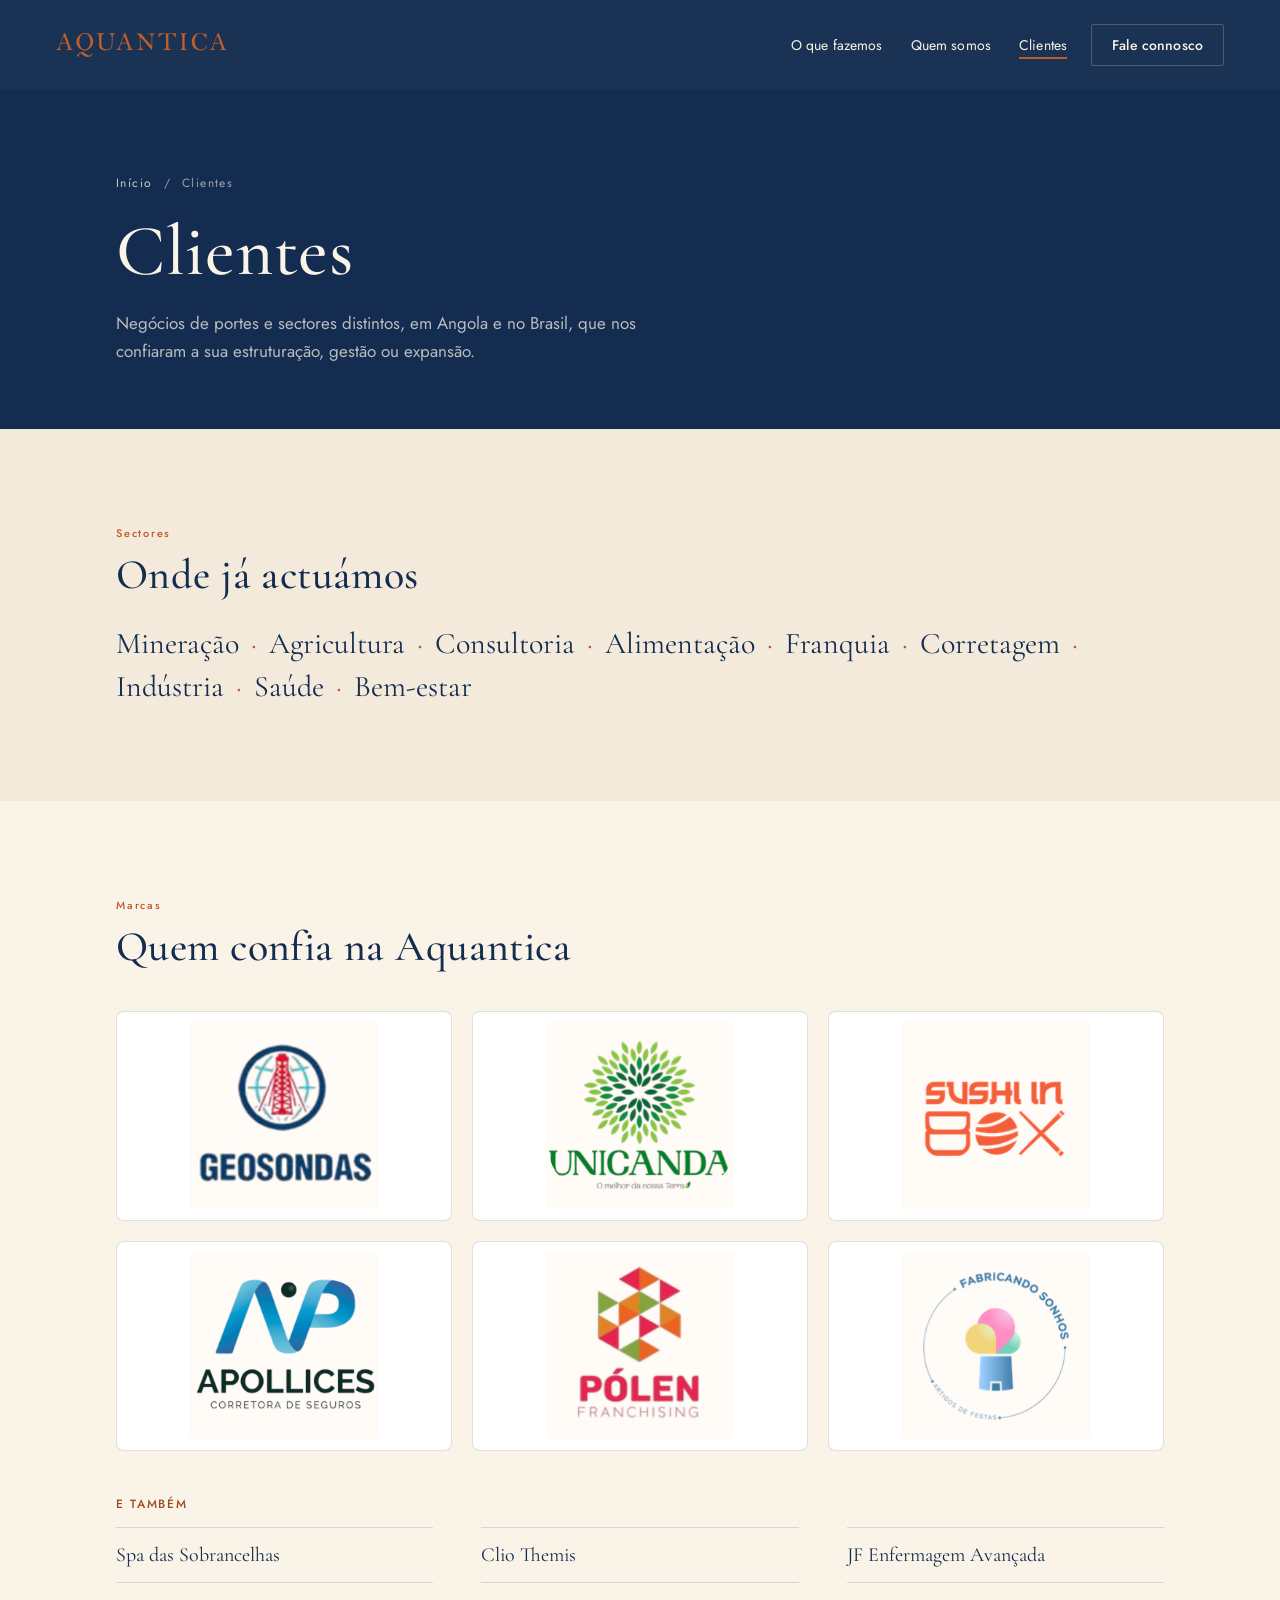
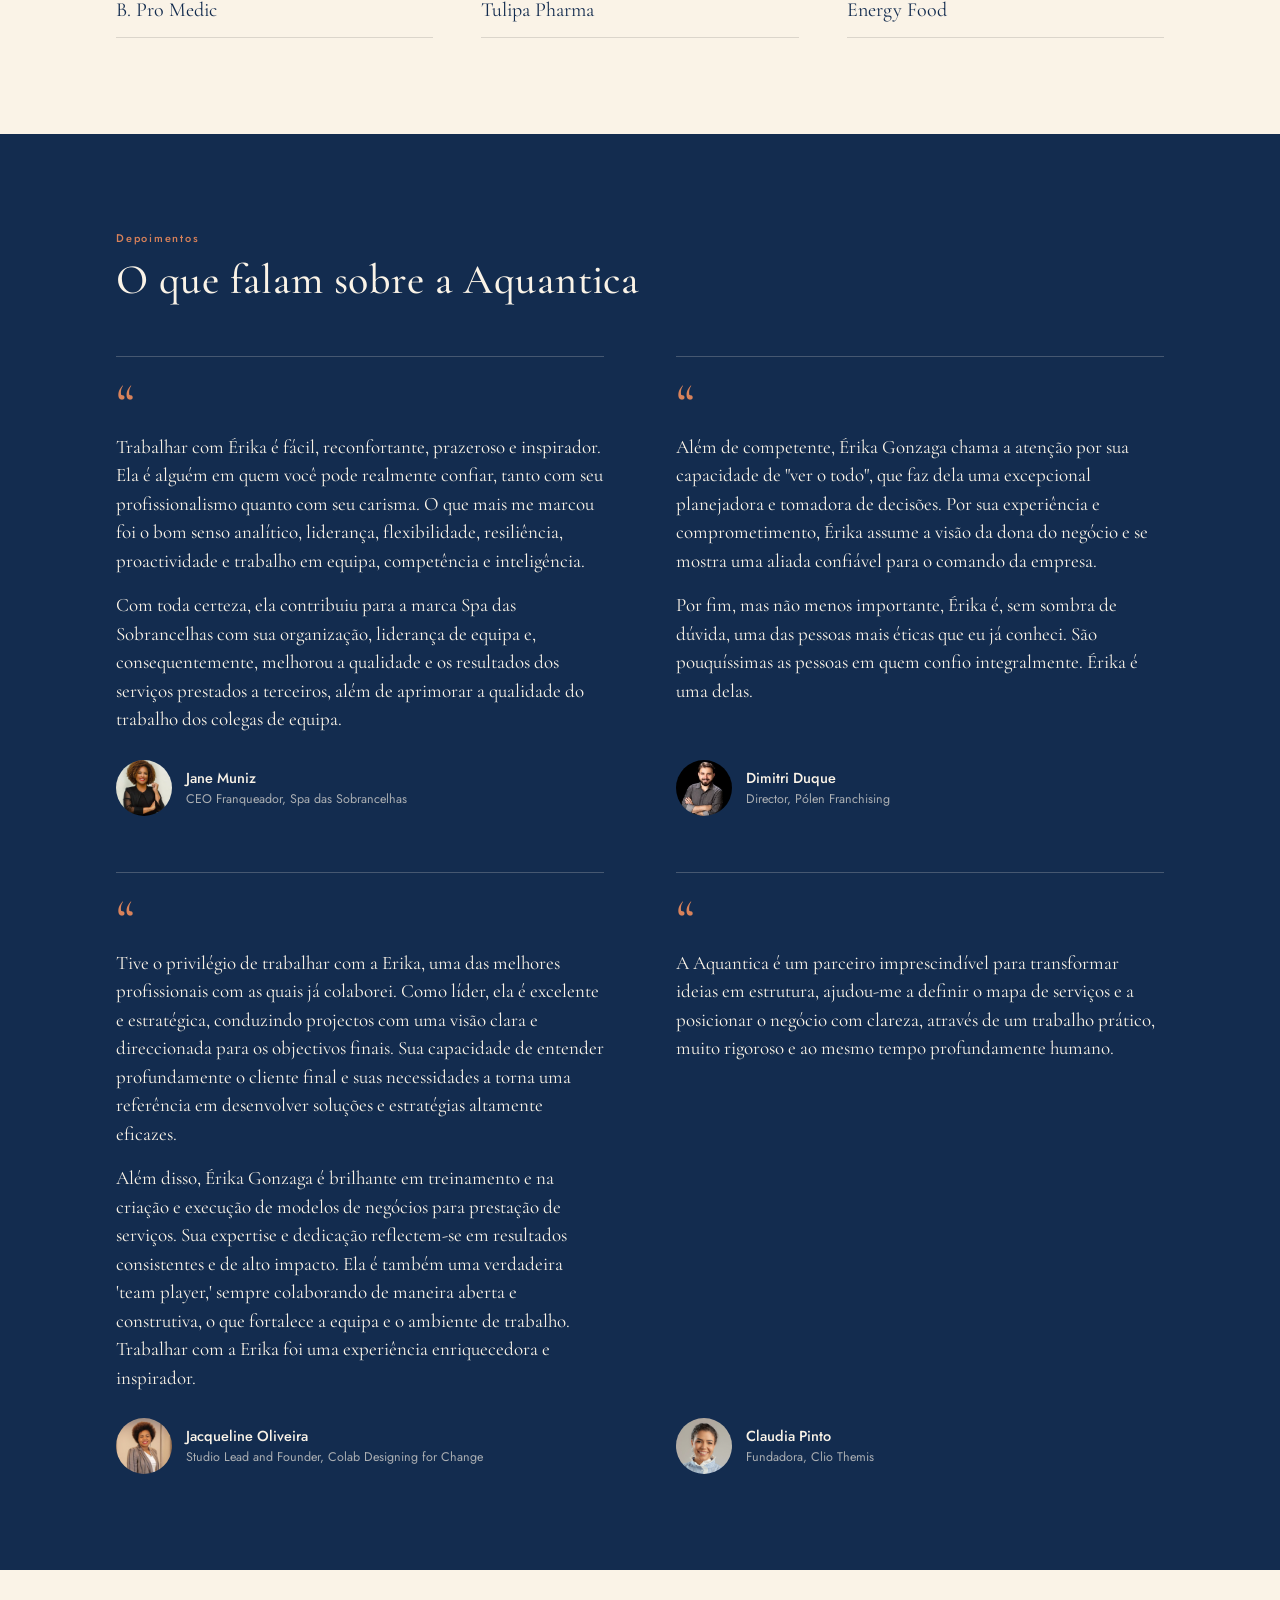
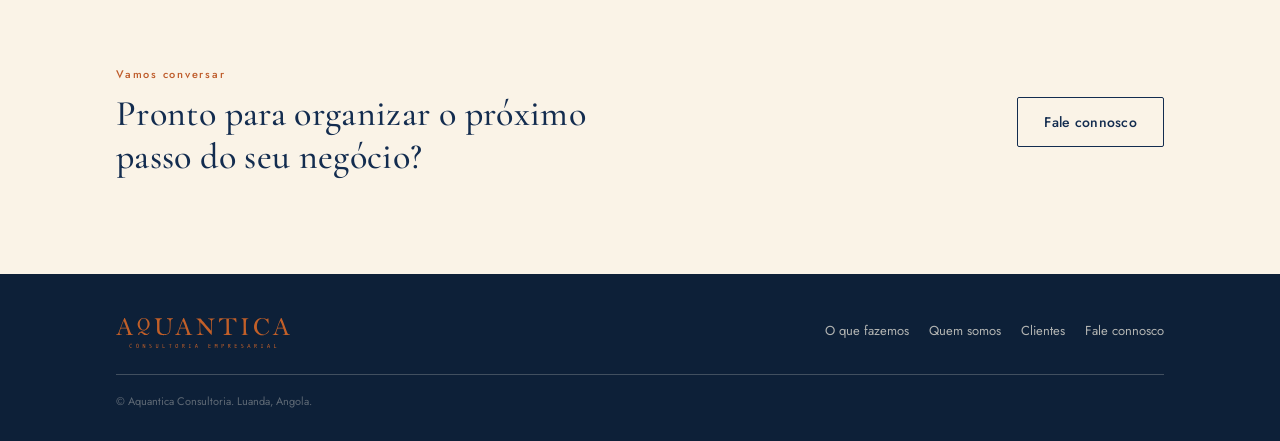
==== clientes/index.html @ c3bec17b "more pages created" ====
<!DOCTYPE html>
<html lang="pt">
<head>
<meta charset="UTF-8">
<meta name="viewport" content="width=device-width, initial-scale=1.0">
<title>Clientes — Aquantica Consultoria Empresarial</title>
<meta name="description" content="Marcas de sectores distintos que confiam na Aquantica, e o que dizem sobre o trabalho que fizemos juntos.">
<link rel="stylesheet" href="/css/styles.css">
<link rel="stylesheet" href="/css/clientes.css">
</head>
<body>

<div class="frame">

  <!-- NAV -->
  <nav class="nav" id="nav" aria-label="Navegação principal">
    <a class="word-mark" href="/"><img src="/images/logo-aquantica.svg" alt="Aquantica"></a>
    <button class="burger" id="burgerBtn" type="button" aria-label="Abrir menu" aria-expanded="false" aria-controls="menuPanel">
      <i></i><i></i><i></i>
    </button>
    <div class="menu-panel" id="menuPanel">
      <ul>
        <li><a href="/o-que-fazemos">O que fazemos</a></li>
        <li><a href="/quem-somos">Quem somos</a></li>
        <li><a href="/clientes" aria-current="page">Clientes</a></li>
      </ul>
      <div class="menu-cta-wrap">
        <a class="btn btn-outline-light menu-cta" href="/fale-connosco">Fale connosco</a>
      </div>
    </div>
  </nav>

  <main>

    <!-- HERO DA PÁGINA -->
    <header class="cl-hero">
      <div class="cl-wrap">
        <span class="crumb"><a href="/">Início</a> &nbsp;/&nbsp; Clientes</span>
        <h1>Clientes</h1>
        <p class="cl-hero-lead">Negócios de portes e sectores distintos, em Angola e no Brasil, que nos confiaram a sua estruturação, gestão ou expansão.</p>
      </div>
    </header>

    <!-- SECTORES -->
    <section class="cl-sec cl-sec--cream2">
      <div class="cl-wrap">
        <span class="kicker">Sectores</span>
        <h2 class="cl-h2">Onde já actuámos</h2>
        <ul class="cl-sectors">
          <li>Mineração</li>
          <li>Agricultura</li>
          <li>Consultoria</li>
          <li>Alimentação</li>
          <li>Franquia</li>
          <li>Corretagem</li>
          <li>Indústria</li>
          <li>Saúde</li>
          <li>Bem-estar</li>
        </ul>
      </div>
    </section>

    <!-- MARCAS -->
    <section class="cl-sec cl-sec--cream" id="marcas">
      <div class="cl-wrap">
        <span class="kicker">Marcas</span>
        <h2 class="cl-h2">Quem confia na Aquantica</h2>

        <div class="cl-logos">
          <div class="cl-logo"><img src="/images/logos/geosondas.png" alt="Geosondas"></div>
          <div class="cl-logo"><img src="/images/logos/unicanda.png" alt="Unicanda"></div>
          <div class="cl-logo"><img src="/images/logos/sushi-in-box.png" alt="Sushi In Box"></div>
          <div class="cl-logo"><img src="/images/logos/apollices.png" alt="Apollices"></div>
          <div class="cl-logo"><img src="/images/logos/polen.png" alt="Pólen Franchising"></div>
          <div class="cl-logo"><img src="/images/logos/fabricando-sonhos.png" alt="Fabricando Sonhos"></div>
        </div>

        <h3 class="cl-more-title">E também</h3>
        <ul class="cl-more">
          <li>Spa das Sobrancelhas</li>
          <li>Clio Themis</li>
          <li>JF Enfermagem Avançada</li>
          <li>B. Pro Medic</li>
          <li>Tulipa Pharma</li>
          <li>Energy Food</li>
        </ul>
      </div>
    </section>

    <!-- DEPOIMENTOS -->
    <section class="cl-sec cl-sec--navy" id="depoimentos">
      <div class="cl-wrap">
        <span class="kicker">Depoimentos</span>
        <h2 class="cl-h2">O que falam sobre a Aquantica</h2>

        <div class="cl-quotes">

          <figure class="cl-quote">
            <span class="qmark" aria-hidden="true">“</span>
            <blockquote>
              <p>Trabalhar com Érika é fácil, reconfortante, prazeroso e inspirador. Ela é alguém em quem você pode realmente confiar, tanto com seu profissionalismo quanto com seu carisma. O que mais me marcou foi o bom senso analítico, liderança, flexibilidade, resiliência, proactividade e trabalho em equipa, competência e inteligência.</p>
              <p>Com toda certeza, ela contribuiu para a marca Spa das Sobrancelhas com sua organização, liderança de equipa e, consequentemente, melhorou a qualidade e os resultados dos serviços prestados a terceiros, além de aprimorar a qualidade do trabalho dos colegas de equipa.</p>
            </blockquote>
            <figcaption>
              <img src="/images/jane-muniz.jpg" alt="">
              <span>
                <span class="name">Jane Muniz</span>
                <span class="role">CEO Franqueador, Spa das Sobrancelhas</span>
              </span>
            </figcaption>
          </figure>

          <figure class="cl-quote">
            <span class="qmark" aria-hidden="true">“</span>
            <blockquote>
              <p>Além de competente, Érika Gonzaga chama a atenção por sua capacidade de "ver o todo", que faz dela uma excepcional planejadora e tomadora de decisões. Por sua experiência e comprometimento, Érika assume a visão da dona do negócio e se mostra uma aliada confiável para o comando da empresa.</p>
              <p>Por fim, mas não menos importante, Érika é, sem sombra de dúvida, uma das pessoas mais éticas que eu já conheci. São pouquíssimas as pessoas em quem confio integralmente. Érika é uma delas.</p>
            </blockquote>
            <figcaption>
              <img src="/images/dimitri-duque.jpg" alt="">
              <span>
                <span class="name">Dimitri Duque</span>
                <span class="role">Director, Pólen Franchising</span>
              </span>
            </figcaption>
          </figure>

          <figure class="cl-quote">
            <span class="qmark" aria-hidden="true">“</span>
            <blockquote>
              <p>Tive o privilégio de trabalhar com a Erika, uma das melhores profissionais com as quais já colaborei. Como líder, ela é excelente e estratégica, conduzindo projectos com uma visão clara e direccionada para os objectivos finais. Sua capacidade de entender profundamente o cliente final e suas necessidades a torna uma referência em desenvolver soluções e estratégias altamente eficazes.</p>
              <p>Além disso, Érika Gonzaga é brilhante em treinamento e na criação e execução de modelos de negócios para prestação de serviços. Sua expertise e dedicação reflectem-se em resultados consistentes e de alto impacto. Ela é também uma verdadeira 'team player,' sempre colaborando de maneira aberta e construtiva, o que fortalece a equipa e o ambiente de trabalho. Trabalhar com a Erika foi uma experiência enriquecedora e inspirador.</p>
            </blockquote>
            <figcaption>
              <img src="/images/jacqueline-oliveira.jpg" alt="">
              <span>
                <span class="name">Jacqueline Oliveira</span>
                <span class="role">Studio Lead and Founder, Colab Designing for Change</span>
              </span>
            </figcaption>
          </figure>

          <figure class="cl-quote">
            <span class="qmark" aria-hidden="true">“</span>
            <blockquote>
              <p>A Aquantica é um parceiro imprescindível para transformar ideias em estrutura, ajudou-me a definir o mapa de serviços e a posicionar o negócio com clareza, através de um trabalho prático, muito rigoroso e ao mesmo tempo profundamente humano.</p>
            </blockquote>
            <figcaption>
              <img src="/images/claudia-pinto.jpg" alt="">
              <span>
                <span class="name">Claudia Pinto</span>
                <span class="role">Fundadora, Clio Themis</span>
              </span>
            </figcaption>
          </figure>

        </div>
      </div>
    </section>

    <!-- CTA -->
    <section class="cl-sec cl-sec--cream cl-cta">
      <div class="cl-wrap">
        <div>
          <span class="kicker">Vamos conversar</span>
          <h2>Pronto para organizar o próximo passo do seu negócio?</h2>
        </div>
        <a class="btn btn-outline-dark" href="/fale-connosco">Fale connosco</a>
      </div>
    </section>

  </main>

  <!-- FOOTER -->
  <footer>
    <div class="footer-inner">
    <div>
    <div class="word-mark"><img src="/images/logo-aquantica-with-text.svg" alt="Aquantica — Consultoria empresarial"></div>
    </div>
    <ul>
      <li><a href="/o-que-fazemos">O que fazemos</a></li>
      <li><a href="/quem-somos">Quem somos</a></li>
      <li><a href="/clientes">Clientes</a></li>
      <li><a href="/fale-connosco">Fale connosco</a></li>
    </ul>
    </div>
    <div class="fine">© Aquantica Consultoria. Luanda, Angola.</div>
  </footer>

</div>

<script>
  const burger = document.getElementById('burgerBtn');
  const panel = document.getElementById('menuPanel');
  burger.addEventListener('click', () => {
    const open = panel.classList.toggle('open');
    burger.setAttribute('aria-expanded', open);
  });
  panel.querySelectorAll('a').forEach(a => a.addEventListener('click', () => {
    panel.classList.remove('open');
    burger.setAttribute('aria-expanded', false);
  }));
</script>

</body>
</html>
---- css/styles.css ----
@import url('https://fonts.googleapis.com/css2?family=Cormorant+Garamond:ital,wght@0,400;0,500;0,600;1,400&family=Jost:wght@400;500;600&display=swap');

:root{
  --navy:#132C4F;
  --navy-2:#0D2038;
  --terracotta:#BE5B2A;
  --terracotta-dark:#9B4A22;
  --cream:#FAF3E7;
  --cream-2:#F3EADB;
  --blush:#F0DCC8;
  --ink:#2B2A28;
  --ink-soft:#5B584F;
  --line:rgba(43,42,40,0.15);
  --line-on-navy:rgba(250,243,231,0.22);
  /* tom mais claro do terracota, só para texto pequeno sobre azul-marinho (contraste) */
  --terracotta-soft:#D9825A;
}

*{box-sizing:border-box; margin:0; padding:0;}

body{
  background:var(--cream);
  color:var(--ink);
  font-family:'Jost', sans-serif;
  font-weight:400;
  -webkit-font-smoothing:antialiased;
}

.frame{
  max-width:430px;
  margin:0 auto;
  background:var(--cream);
  position:relative;
  overflow:hidden;
}

.container{
  max-width:1160px;
  margin:0 auto;
  padding:0 24px;
}

h1,h2,h3,.serif{
  font-family:'Cormorant Garamond', serif;
  font-weight:500;
  letter-spacing:0.01em;
  color:var(--navy);
}

p{ line-height:1.65; color:var(--ink-soft); font-size:15px; }

a{ color:inherit; text-decoration:none; }

.section{ padding:48px 24px; }

.kicker{
  font-size:11px;
  letter-spacing:0.16em;
  color:var(--terracotta);
  font-weight:500;
  display:block;
  margin-bottom:10px;
}

.rule{
  width:36px;
  height:2px;
  background:var(--terracotta);
  margin:18px 0 20px;
}

.btn{
  display:inline-flex;
  align-items:center;
  gap:8px;
  padding:14px 26px;
  border-radius:2px;
  font-family:'Jost', sans-serif;
  font-size:14px;
  font-weight:500;
  letter-spacing:0.02em;
  border:1px solid transparent;
  cursor:pointer;
}
.btn-primary{ background:var(--terracotta); color:var(--cream); }
.btn-outline-light{ background:transparent; color:var(--cream); border-color:var(--line-on-navy); }
.btn-outline-dark{ background:transparent; color:var(--navy); border-color:var(--navy); }

.text-link{
  display:inline-flex; align-items:center; gap:6px;
  font-size:13.5px; font-weight:500; letter-spacing:0.01em;
  margin-top:16px;
}
.text-link.on-cream{ color:var(--navy); }
.text-link.on-navy{ color:var(--cream); }
.text-link .arrow{ color:var(--terracotta); transition:transform 0.15s; }

/* ---------- NAV ---------- */
.nav{
  position:sticky; top:0; z-index:50;
  background:rgba(19,44,79,0.97);
  padding:16px 20px;
  display:flex; align-items:center; justify-content:space-between;
  flex-wrap:wrap;
}
.nav .word-mark{
  display:flex;
  align-items:center;
}
.nav .word-mark img{
  height:20px;
  width:auto;
  display:block;
}
.burger{
  width:26px; height:18px; position:relative; cursor:pointer;
  display:block; background:none; border:0; padding:0;
  -webkit-appearance:none; appearance:none;
}
.burger i{
  display:block; height:1.5px; width:100%; background:var(--cream);
  position:absolute; left:0;
}
.burger i:nth-child(1){ top:0; }
.burger i:nth-child(2){ top:8px; }
.burger i:nth-child(3){ top:16px; }

.menu-panel{
  position:absolute;
  top:100%; left:0; right:0;
  background:var(--navy);
  max-height:0;
  overflow:hidden;
  transition:max-height 0.35s ease;
}
.menu-panel.open{ max-height:320px; }
.menu-panel ul{ list-style:none; padding:8px 24px 24px; }
.menu-panel li{ border-bottom:1px solid var(--line-on-navy); }
.menu-panel a{
  display:block; padding:16px 16px; color:var(--cream);
  font-size:16px; letter-spacing:0.01em;
}
.menu-cta-wrap{ padding:0 24px 20px; }
.menu-cta-wrap .btn{ width:100%; justify-content:center; }

/* nav: item da página actual (páginas internas; a home não usa) */
.menu-panel a[aria-current="page"]{
  text-decoration:underline;
  text-decoration-color:var(--terracotta);
  text-decoration-thickness:1.5px;
  text-underline-offset:7px;
}

/* no CTA, "página actual" é a moldura terracota — o sublinhado dentro
   de um botão já com borda fica confuso */
.menu-panel .menu-cta[aria-current="page"]{
  text-decoration:none;
  border-color:var(--terracotta);
}

/* compensa o nav fixo ao saltar para uma âncora */
[id]{ scroll-margin-top:76px; }

/* foco visível sobre o azul-marinho do nav */
.nav a:focus-visible,
.burger:focus-visible{
  outline:2px solid var(--terracotta);
  outline-offset:4px;
}

/* ---------- HERO ---------- */
.hero{
  background:var(--navy);
  color:var(--cream);
  padding:56px 24px 0;
  position:relative;
}
.hero-inner{ position:relative; }
.hero-photo-wrap{
  position:relative;
  margin-top:36px;
}
.hero .q-mark{
  height:100px;
  width:auto;
  display:block;
  opacity:0.85;
  position:absolute;
  top:14px; right:14px;
  z-index:2;
  filter:drop-shadow(0 2px 12px rgba(13,32,56,0.55));
}
.hero .eyebrow{
  font-size:11px; letter-spacing:0.18em; color:var(--terracotta);
  font-weight:500; margin-bottom:18px; display:block;
  position:relative; z-index:2;
}
.hero h1{
  font-size:38px;
  line-height:1.14;
  color:var(--cream);
  max-width:280px;
  position:relative; z-index:2;
}
.hero h1 em{
  font-style:italic; color:var(--terracotta);
}
.hero p{
  color:rgba(250,243,231,0.72);
  max-width:300px;
  margin-top:18px;
  font-size:15.5px;
  position:relative; z-index:2;
}
.hero .cta-row{
  display:flex; gap:12px; margin-top:30px; position:relative; z-index:2;
  flex-wrap:wrap;
}
.hero-photo{
  height:230px;
  background-size:cover;
  background-position:center;
  position:relative;
}

/* ---------- QUEM SOMOS ---------- */
.quem-somos{
  background:var(--cream);
}
.quem-somos p{ margin-top:14px; }

/* ---------- FAIXA URBANA ---------- */
.city-band{
  height:280px;
  background-size:cover;
  background-position:center;
}

/* ---------- MANIFESTO STRIP ---------- */
.manifesto{
  background:var(--navy);
  color:var(--cream);
  padding:52px 24px;
  position:relative;
}
.manifesto .quote-mark{
  font-family:'Cormorant Garamond', serif;
  font-size:70px;
  color:var(--terracotta);
  line-height:0.5;
  margin-bottom:6px;
  display:block;
}
.manifesto blockquote{
  font-family:'Cormorant Garamond', serif;
  font-size:24px;
  line-height:1.4;
  font-weight:500;
  color:var(--cream);
}
.manifesto .attrib{
  margin-top:18px;
  font-size:13px;
  letter-spacing:0.05em;
  color:rgba(250,243,231,0.6);
}

/* ---------- SOLUÇÕES ---------- */
.solucoes{ background:var(--cream); }
.solucoes .head p{ margin-top:12px; }

.pillar{
  margin-top:26px;
  border:1px solid var(--line);
  background:#fff;
  padding:26px 22px;
  position:relative;
}
.pillar .num{
  font-family:'Cormorant Garamond', serif;
  font-size:14px;
  color:var(--terracotta);
  letter-spacing:0.08em;
  display:block;
  margin-bottom:10px;
}
.pillar h3{ font-size:22px; margin-bottom:8px; }
.pillar .verbs{
  font-size:12.5px;
  letter-spacing:0.05em;
  color:var(--terracotta-dark);
  font-weight:500;
  margin-bottom:12px;
}
.pillar p{ font-size:14.5px; }

/* ---------- CLIENTES ---------- */
.clientes{
  background:var(--cream);
  padding:52px 24px;
}
.logo-grid{
  margin-top:24px;
  display:grid;
  grid-template-columns:repeat(2, 1fr);
  gap:12px;
}
.logo-cell{
  background:#fff;
  border:1px solid var(--line);
  border-radius:8px;
  aspect-ratio:1.5;
  display:flex; align-items:center; justify-content:center;
}
.logo-cell img{
  max-width:50%; max-height:100%;
  object-fit:contain;
}

/* ---------- DEPOIMENTO ---------- */
.depoimento{
  background:var(--cream-2);
  padding:52px 24px;
}
.depoimento .quote-mark{
  font-family:'Cormorant Garamond', serif;
  font-size:64px;
  color:var(--terracotta);
  line-height:0.4;
  display:block;
  margin-bottom:14px;
}
.depoimento blockquote{
  font-family:'Cormorant Garamond', serif;
  font-size:19px;
  line-height:1.5;
  color:var(--navy);
  font-style:italic;
}
.depoimento .signee{
  margin-top:22px;
  display:flex;
  align-items:center;
  gap:12px;
}
.depoimento .avatar{
  width:44px; height:44px;
  border-radius:50%;
  background-size:cover;
  background-position:center;
  flex-shrink:0;
}
.depoimento .signee .name{
  font-size:14px; font-weight:500; color:var(--navy);
}
.depoimento .signee .role{
  font-size:12.5px; color:var(--ink-soft);
}

/* ---------- EQUIPE ---------- */
.equipe{
  background:var(--navy);
  color:var(--cream);
  padding:52px 24px;
}
.equipe p{ color:rgba(250,243,231,0.68); margin-top:12px; }
.lead-card{
  margin-top:28px;
  display:flex;
  gap:16px;
  align-items:flex-start;
}
.lead-photo{
  width:96px; height:120px;
  background-size:cover; background-position:center top;
  flex-shrink:0;
}
.lead-info h3{ color:var(--cream); font-size:20px; }
.lead-info .role{
  color:var(--terracotta);
  font-size:12.5px;
  letter-spacing:0.04em;
  margin-top:2px;
  display:block;
}
.lead-info p{
  font-size:13.5px;
  margin-top:10px;
  color:rgba(250,243,231,0.62);
}

/* ---------- CONTATO / CTA FINAL ---------- */
.contato{
  background:var(--cream);
  padding:56px 24px 40px;
  text-align:center;
}
.contato h2{
  font-size:30px;
  max-width:280px;
  margin:0 auto;
}
.contato p{
  max-width:300px;
  margin:14px auto 0;
}
.contato .btn{ margin-top:26px; }
.contact-details{
  margin-top:40px;
  text-align:left;
  display:flex;
  flex-direction:column;
  gap:0;
}
.contact-row{
  display:flex; align-items:center; gap:14px;
  padding:16px 0;
  border-top:1px solid var(--line);
  font-size:14px;
  color:var(--ink);
}
.contact-row:last-child{ border-bottom:1px solid var(--line); }
.contact-row .ic{
  width:34px; height:34px;
  background:var(--terracotta);
  border-radius:50%;
  display:flex; align-items:center; justify-content:center;
  color:var(--cream);
  flex-shrink:0;
}
.contact-row .ic svg{
  width:17px; height:17px;
  display:block;
  fill:none;
  stroke:currentColor;
  stroke-width:1.8;
  stroke-linecap:round;
  stroke-linejoin:round;
}

/* ---------- FOOTER ---------- */
footer{
  background:var(--navy-2);
  color:rgba(250,243,231,0.55);
  padding:36px 24px 28px;
}
footer .word-mark img{
  height:30px;
  width:auto;
  max-width:100%;
  display:block;
}
footer ul{
  list-style:none;
  margin-top:26px;
  display:flex;
  flex-wrap:wrap;
  gap:16px 20px;
}
footer a{ font-size:13px; color:rgba(250,243,231,0.7); }
footer .fine{
  margin-top:26px;
  font-size:11px;
  color:rgba(250,243,231,0.35);
  border-top:1px solid var(--line-on-navy);
  padding-top:18px;
}
/* =========================================================
   TABLET (≥768px)
========================================================= */
@media (min-width:768px){
  .frame{ max-width:100%; }

  .nav{ padding:20px 40px; }
  .nav .word-mark img{ height:24px; }
  .burger{ display:none; }
  .menu-panel{
    position:static;
    max-height:none; overflow:visible; background:transparent;
    display:flex; align-items:center; gap:24px;
    width:auto;
  }
  .menu-panel ul{
    display:flex; padding:0; gap:28px; list-style:none;
  }
  .menu-panel li{ border-bottom:none; }
  .menu-panel a{ padding:0; font-size:14px; }
  .menu-cta-wrap{ padding:0; }
  .menu-cta-wrap .btn{ width:auto; padding:10px 20px; }

  .section, .hero, .manifesto, .clientes, .depoimento, .equipe, .contato{
    padding-left:40px; padding-right:40px;
  }

  .hero{ padding-top:64px; }
  .hero-inner{
    display:grid;
    grid-template-columns:1.1fr 1fr;
    gap:40px;
    align-items:center;
  }
  .hero h1{ font-size:46px; max-width:420px; }
  .hero p{ max-width:400px; font-size:16.5px; }
  .hero-photo-wrap{ margin-top:0; }
  .hero-photo{
    height:320px; border-radius:4px;
  }
  .hero .q-mark{ top:16px; right:16px; height:140px; }

  .city-band{ height:340px; }

  .quem-somos, .manifesto{ text-align:left; }
  .quem-somos h2{ max-width:520px; }
  .quem-somos p{ max-width:520px; }

  .manifesto blockquote{ max-width:560px; font-size:28px; }

  .solucoes .head{ max-width:560px; }
  .pillar-grid{
    display:grid;
    grid-template-columns:repeat(3, 1fr);
    gap:20px;
    margin-top:30px;
  }
  .pillar{ margin-top:0; }

  .logo-grid{ grid-template-columns:repeat(3, 1fr); }

  .depoimento blockquote{ max-width:560px; }

  .lead-card{ align-items:center; }
  .lead-photo{ width:120px; height:150px; }

  .contato h2{ max-width:420px; }
  .contato p{ max-width:420px; }

  footer{ padding:44px 40px 32px; }
  footer .word-mark img{ margin-right:20px; }
  footer .footer-inner{
    display:flex; justify-content:space-between; align-items:flex-start;
  }
  footer ul{ margin-top:0; }
}

/* =========================================================
   DESKTOP (≥1024px)
========================================================= */
@media (min-width:1024px){
  .nav{ padding:24px 56px; }
  .section, .manifesto, .clientes, .depoimento, .equipe, .contato{
    padding-left:0; padding-right:0;
  }
  .hero{ padding-left:0; padding-right:0; }

  .hero-inner, .quem-somos-inner, .manifesto-inner, .solucoes-inner,
  .clientes-inner, .depoimento-inner, .equipe-inner, .contato-inner,
  .footer-inner{
    max-width:1160px;
    margin:0 auto;
    padding-left:56px;
    padding-right:56px;
  }

  .hero-inner{ grid-template-columns:1fr 0.85fr; gap:64px; }
  .hero h1{ font-size:54px; max-width:480px; }
  .hero p{ max-width:420px; }
  .hero-photo{ height:420px; }
  .hero .q-mark{ height:170px; top:20px; right:20px; }

  .city-band{ height:380px; }

  .quem-somos{ display:flex; justify-content:center; }
  .quem-somos h2{ font-size:32px; max-width:640px; }
  .quem-somos p{ max-width:640px; }

  .manifesto{ display:flex; justify-content:center; }
  .manifesto blockquote{ max-width:640px; font-size:30px; }

  .solucoes{ display:flex; justify-content:center; }
  .pillar-grid{ gap:28px; margin-top:40px; }
  .pillar{ padding:32px 26px; }
  .pillar h3{ font-size:23px; }

  .clientes{ display:flex; justify-content:center; }
  .logo-grid{ grid-template-columns:repeat(3, 1fr); gap:20px; margin-top:32px; }
  .logo-cell{ aspect-ratio:1.6; }

  .depoimento{ display:flex; justify-content:center; }

  .equipe{ display:flex; justify-content:center; }
  .lead-card{ max-width:640px; }

  .contato{ display:flex; justify-content:center; text-align:left; }
  .contato-inner{ display:flex; justify-content:space-between; align-items:flex-start; gap:60px; text-align:left; }
  .contato h2{ margin:0; }
  .contato p{ margin:14px 0 0; }
  .contato .btn{ margin-top:26px; }
  .contact-details{ margin-top:0; flex:1; max-width:380px; }

  /* o footer é um bloco: o .fine é uma faixa por baixo, não um item ao lado
     do menu. Os 56px vivem no próprio footer para a linha do .fine ficar
     alinhada com o texto, como no mobile. */
  footer{ padding-left:56px; padding-right:56px; }
  footer .footer-inner,
  footer .fine{
    max-width:1048px;
    margin-left:auto; margin-right:auto;
    padding-left:0; padding-right:0;
  }
}

/* =========================================================
   UTILIDADES / IMAGENS
========================================================= */
.section-title{ font-size:26px; }
.equipe .section-title{ color:var(--cream); }
.text-link.tight{ margin-top:8px; }

.hero-photo{ background-image:url('../images/hero-luanda.jpg'); }
.city-band{ background-image:url('../images/luanda-night.jpg'); }
.depoimento .avatar{ background-image:url('../images/jane-muniz.jpg'); }
.lead-photo{ background-image:url('../images/erika-portrait.jpg'); }
---- css/clientes.css ----
/* =========================================================
   CLIENTES — estilos específicos da página
   Depende de css/styles.css (variáveis, tipografia, nav, botões, footer)
========================================================= */

/* ---------- estrutura base ---------- */
.cl-wrap{ padding:0 24px; }
.cl-sec{ padding:56px 0; }
.cl-sec--cream{ background:var(--cream); }
.cl-sec--cream2{ background:var(--cream-2); }
.cl-sec--navy{ background:var(--navy); color:var(--cream); }
.cl-sec--navy .kicker{ color:var(--terracotta-soft); }

.cl-h2{ font-size:30px; line-height:1.14; }
.cl-sec--navy .cl-h2{ color:var(--cream); }

/* ---------- hero ---------- */
.cl-hero{
  background:var(--navy);
  padding:48px 0 40px;
}
.cl-hero .crumb{
  font-size:12px; letter-spacing:.12em; color:rgba(250,243,231,.6);
  margin-bottom:22px; display:block;
}
.cl-hero .crumb a{ color:rgba(250,243,231,.8); }
.cl-hero h1{ font-size:46px; line-height:1.04; color:var(--cream); }
.cl-hero-lead{
  margin-top:20px; max-width:560px;
  color:rgba(250,243,231,.72); font-size:15.5px;
}

/* ---------- sectores ---------- */
.cl-sectors{
  list-style:none; margin-top:26px;
  display:flex; flex-wrap:wrap; gap:6px 0;
}
.cl-sectors li{
  font-family:'Cormorant Garamond', serif;
  font-size:22px; color:var(--navy);
}
/* separador no ::after do item anterior: ao mudar de linha ele fica no fim
   da linha de cima, em vez de abrir a seguinte com um ponto órfão */
.cl-sectors li:not(:last-child)::after{
  content:"·";
  color:var(--terracotta);
  margin:0 12px;
}

/* ---------- logos ---------- */
.cl-logos{
  margin-top:30px;
  display:grid;
  grid-template-columns:repeat(2, 1fr);
  gap:12px;
}
.cl-logo{
  background:#fff;
  border:1px solid var(--line);
  border-radius:8px;
  aspect-ratio:1.5;
  display:flex; align-items:center; justify-content:center;
}
.cl-logo img{ max-width:56%; max-height:100%; object-fit:contain; }

.cl-more-title{
  margin-top:44px;
  font-size:12px; letter-spacing:.14em; text-transform:uppercase;
  font-family:'Jost', sans-serif; font-weight:500;
  color:var(--terracotta-dark);
}
.cl-more{
  list-style:none; margin-top:14px;
  border-bottom:1px solid var(--line);
}
.cl-more li{
  font-family:'Cormorant Garamond', serif;
  font-size:20px; color:var(--navy);
  padding:15px 0; border-top:1px solid var(--line);
}

/* ---------- depoimentos ---------- */
.cl-quotes{ margin-top:36px; }
.cl-quote{ margin:0; }
.cl-quote + .cl-quote{
  margin-top:44px; padding-top:44px;
  border-top:1px solid var(--line-on-navy);
}
.cl-quote .qmark{
  font-family:'Cormorant Garamond', serif;
  font-size:64px; line-height:.5; color:var(--terracotta-soft);
  display:block; margin-bottom:16px;
}
.cl-quote blockquote p{
  font-family:'Cormorant Garamond', serif;
  font-size:21px; line-height:1.44; color:var(--cream);
}
.cl-quote blockquote p + p{ margin-top:16px; }

.cl-quote figcaption{
  margin-top:26px;
  display:flex; align-items:center; gap:14px;
}
.cl-quote figcaption img{
  width:56px; height:56px; flex:0 0 56px;
  border-radius:50%; object-fit:cover;
}
.cl-quote .name{
  display:block; font-size:14.5px; font-weight:500; color:var(--cream);
}
.cl-quote .role{
  display:block; font-size:12.5px; margin-top:3px; line-height:1.4;
  color:rgba(250,243,231,.66);
}

/* ---------- CTA final ---------- */
.cl-cta{ text-align:left; }
.cl-cta h2{ font-size:30px; max-width:520px; }
.cl-cta .btn{ margin-top:26px; }

/* =========================================================
   TABLET (≥768px)
========================================================= */
@media (min-width:768px){
  .cl-wrap{ padding:0 40px; }
  .cl-sec{ padding:72px 0; }
  .cl-h2{ font-size:36px; }

  .cl-hero{ padding:64px 0 48px; }
  .cl-hero h1{ font-size:60px; }
  .cl-hero-lead{ font-size:17px; }

  .cl-sectors li{ font-size:26px; }

  .cl-logos{ grid-template-columns:repeat(3, 1fr); gap:16px; }
  .cl-more{ display:grid; grid-template-columns:1fr 1fr; column-gap:48px; border-bottom:none; }
  .cl-more li:nth-last-child(-n+2){ border-bottom:1px solid var(--line); }

  .cl-quotes{ margin-top:44px; }
  .cl-quote blockquote p{ font-size:22px; }
  .cl-quote blockquote{ max-width:720px; }

  .cl-cta h2{ font-size:36px; }
}

/* =========================================================
   DESKTOP (≥1024px)
========================================================= */
@media (min-width:1024px){
  .cl-wrap{ max-width:1160px; margin:0 auto; padding:0 56px; }
  .cl-sec{ padding:96px 0; }
  .cl-h2{ font-size:42px; }

  .cl-hero{ padding:84px 0 64px; }
  .cl-hero h1{ font-size:72px; }

  .cl-sectors li{ font-size:30px; }

  .cl-logos{ grid-template-columns:repeat(3, 1fr); gap:20px; margin-top:40px; }
  .cl-logo{ aspect-ratio:1.6; }
  .cl-more{ grid-template-columns:repeat(3, 1fr); column-gap:48px; }
  .cl-more li:nth-last-child(-n+2){ border-bottom:none; }
  .cl-more li:nth-last-child(-n+3){ border-bottom:1px solid var(--line); }

  /* 2×2: com 4 depoimentos, três colunas deixariam um órfão na 2.ª linha */
  .cl-quotes{
    display:grid; grid-template-columns:repeat(2, 1fr);
    gap:56px 72px; margin-top:52px;
  }
  /* lado a lado: os três começam igual, todos com a linha em cima.
     Inclui o selector adjacente para anular a regra do empilhado. */
  .cl-quote,
  .cl-quote + .cl-quote{
    display:grid; grid-template-rows:auto 1fr auto;
    margin-top:0; padding-top:32px;
    border-top:1px solid var(--line-on-navy);
  }
  .cl-quote blockquote p{ font-size:19px; line-height:1.5; }
  .cl-quote .qmark{ font-size:56px; }

  .cl-cta .cl-wrap{ display:flex; justify-content:space-between; align-items:center; gap:64px; }
  .cl-cta .btn{ margin-top:0; flex:0 0 auto; }
}
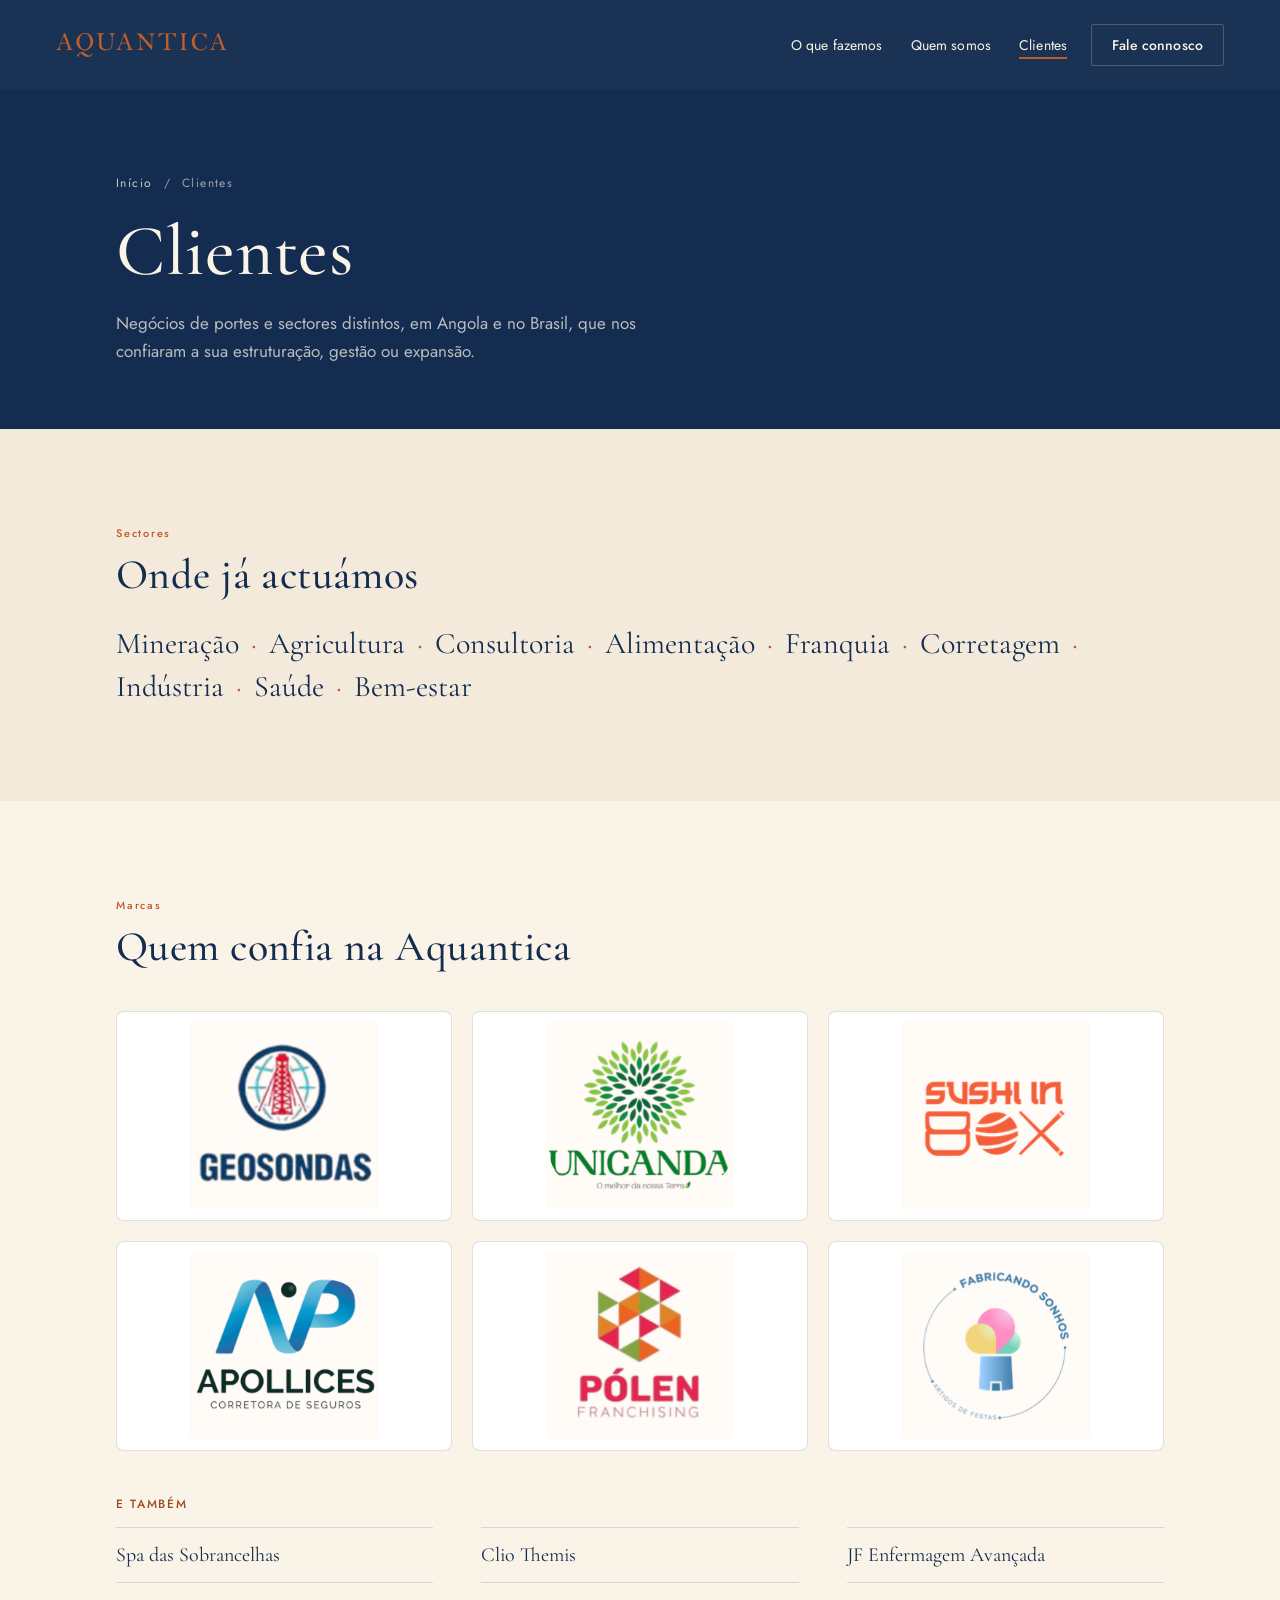
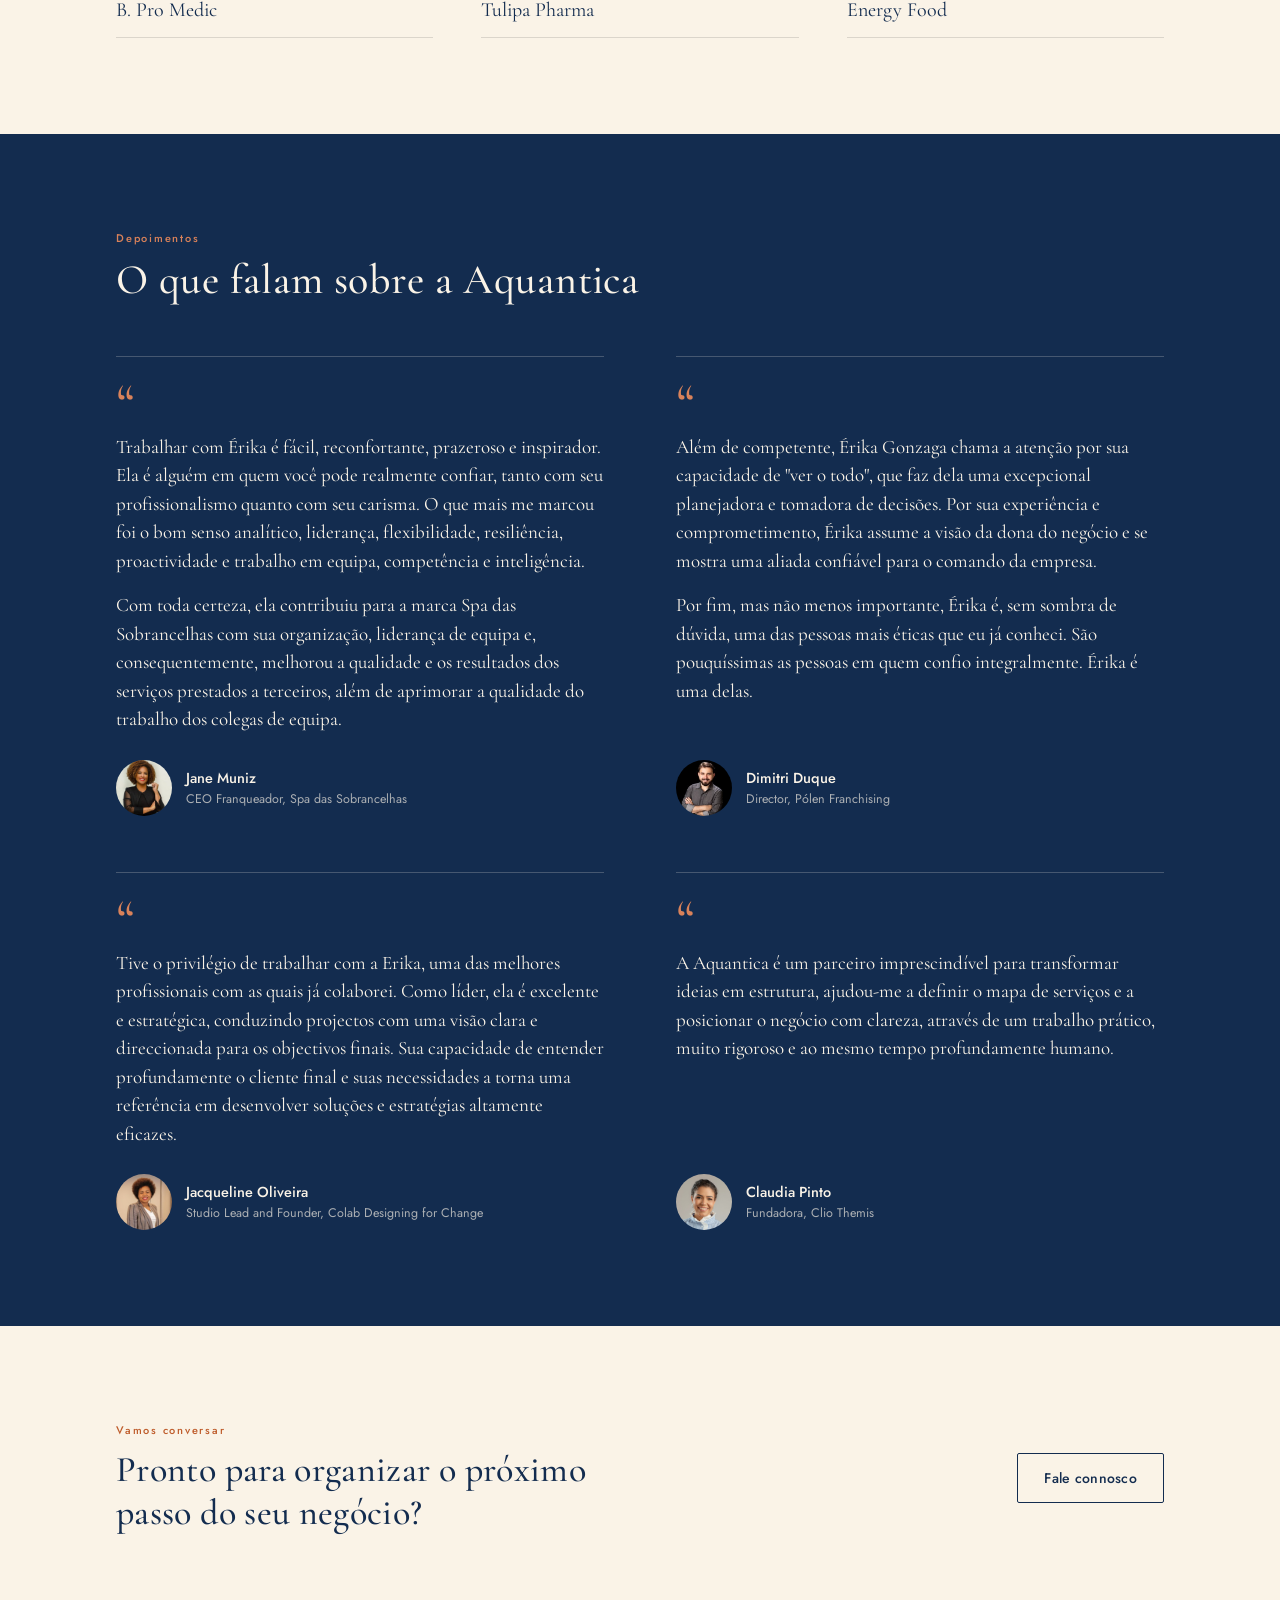
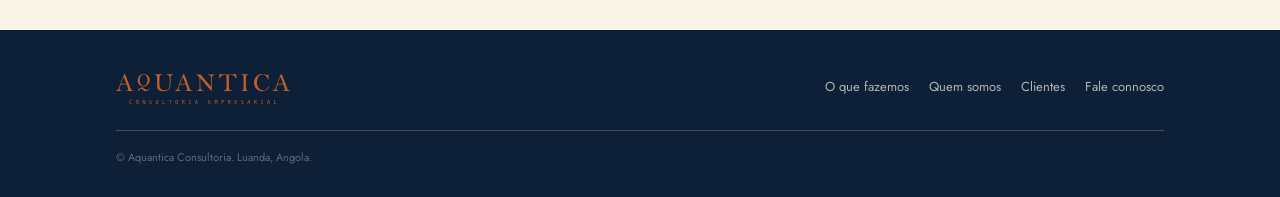
==== commit 83fcf42b: "Minor changes to the website content and structure." ====
--- a/clientes/index.html
+++ b/clientes/index.html
@@ -7,6 +7,7 @@
 <meta name="description" content="Marcas de sectores distintos que confiam na Aquantica, e o que dizem sobre o trabalho que fizemos juntos.">
 <link rel="stylesheet" href="/css/styles.css">
 <link rel="stylesheet" href="/css/clientes.css">
+<script src="/js/menu.js" defer></script>
 </head>
 <body>
 
@@ -129,7 +130,6 @@
             <span class="qmark" aria-hidden="true">“</span>
             <blockquote>
               <p>Tive o privilégio de trabalhar com a Erika, uma das melhores profissionais com as quais já colaborei. Como líder, ela é excelente e estratégica, conduzindo projectos com uma visão clara e direccionada para os objectivos finais. Sua capacidade de entender profundamente o cliente final e suas necessidades a torna uma referência em desenvolver soluções e estratégias altamente eficazes.</p>
-              <p>Além disso, Érika Gonzaga é brilhante em treinamento e na criação e execução de modelos de negócios para prestação de serviços. Sua expertise e dedicação reflectem-se em resultados consistentes e de alto impacto. Ela é também uma verdadeira 'team player,' sempre colaborando de maneira aberta e construtiva, o que fortalece a equipa e o ambiente de trabalho. Trabalhar com a Erika foi uma experiência enriquecedora e inspirador.</p>
             </blockquote>
             <figcaption>
               <img src="/images/jacqueline-oliveira.jpg" alt="">
@@ -189,18 +189,6 @@
 
 </div>
 
-<script>
-  const burger = document.getElementById('burgerBtn');
-  const panel = document.getElementById('menuPanel');
-  burger.addEventListener('click', () => {
-    const open = panel.classList.toggle('open');
-    burger.setAttribute('aria-expanded', open);
-  });
-  panel.querySelectorAll('a').forEach(a => a.addEventListener('click', () => {
-    panel.classList.remove('open');
-    burger.setAttribute('aria-expanded', false);
-  }));
-</script>
 
 </body>
 </html>
--- a/css/styles.css
+++ b/css/styles.css
@@ -228,6 +228,12 @@
   background:var(--cream);
 }
 .quem-somos p{ margin-top:14px; }
+.quem-somos-text{ margin-top:4px; }
+.quem-somos-text .lead{
+  font-family:'Cormorant Garamond', serif;
+  font-size:20px; line-height:1.42; font-weight:500;
+  color:var(--navy);
+}
 
 /* ---------- FAIXA URBANA ---------- */
 .city-band{
@@ -236,34 +242,8 @@
   background-position:center;
 }
 
-/* ---------- MANIFESTO STRIP ---------- */
-.manifesto{
-  background:var(--navy);
-  color:var(--cream);
-  padding:52px 24px;
-  position:relative;
-}
-.manifesto .quote-mark{
-  font-family:'Cormorant Garamond', serif;
-  font-size:70px;
-  color:var(--terracotta);
-  line-height:0.5;
-  margin-bottom:6px;
-  display:block;
-}
-.manifesto blockquote{
-  font-family:'Cormorant Garamond', serif;
-  font-size:24px;
-  line-height:1.4;
-  font-weight:500;
-  color:var(--cream);
-}
-.manifesto .attrib{
-  margin-top:18px;
-  font-size:13px;
-  letter-spacing:0.05em;
-  color:rgba(250,243,231,0.6);
-}
+/* A faixa .manifesto deixou de existir: a citação da Érika passou para dentro
+   da seção .equipe, como .equipe-quote. */
 
 /* ---------- SOLUÇÕES ---------- */
 .solucoes{ background:var(--cream); }
@@ -317,12 +297,14 @@
   object-fit:contain;
 }
 
-/* ---------- DEPOIMENTO ---------- */
+/* ---------- DEPOIMENTOS ---------- */
 .depoimento{
   background:var(--cream-2);
   padding:52px 24px;
 }
-.depoimento .quote-mark{
+.depoimento-grid{ margin-top:26px; display:grid; gap:40px; }
+.depo{ margin:0; display:grid; grid-template-rows:auto 1fr auto; }
+.depo .quote-mark{
   font-family:'Cormorant Garamond', serif;
   font-size:64px;
   color:var(--terracotta);
@@ -330,30 +312,27 @@
   display:block;
   margin-bottom:14px;
 }
-.depoimento blockquote{
+.depo blockquote{
   font-family:'Cormorant Garamond', serif;
   font-size:19px;
   line-height:1.5;
   color:var(--navy);
   font-style:italic;
 }
-.depoimento .signee{
+.depo .signee{
   margin-top:22px;
   display:flex;
   align-items:center;
   gap:12px;
 }
-.depoimento .avatar{
-  width:44px; height:44px;
-  border-radius:50%;
-  background-size:cover;
-  background-position:center;
-  flex-shrink:0;
-}
-.depoimento .signee .name{
+.depo .signee img{
+  width:48px; height:48px; flex:0 0 48px;
+  border-radius:50%; object-fit:cover;
+}
+.depo .signee .name{
   font-size:14px; font-weight:500; color:var(--navy);
 }
-.depoimento .signee .role{
+.depo .signee .role{
   font-size:12.5px; color:var(--ink-soft);
 }
 
@@ -364,6 +343,25 @@
   padding:52px 24px;
 }
 .equipe p{ color:rgba(250,243,231,0.68); margin-top:12px; }
+
+/* citação da Érika, antes numa faixa própria */
+.equipe-quote{ margin:0 0 44px; }
+.equipe-quote .quote-mark{
+  font-family:'Cormorant Garamond', serif;
+  font-size:70px;
+  color:var(--terracotta);
+  line-height:0.5;
+  margin-bottom:6px;
+  display:block;
+}
+.equipe-quote blockquote{
+  font-family:'Cormorant Garamond', serif;
+  font-size:24px;
+  line-height:1.4;
+  font-weight:500;
+  color:var(--cream);
+}
+
 .lead-card{
   margin-top:28px;
   display:flex;
@@ -375,7 +373,11 @@
   background-size:cover; background-position:center top;
   flex-shrink:0;
 }
-.lead-info h3{ color:var(--cream); font-size:20px; }
+.lead-info .name{
+  display:block;
+  font-family:'Cormorant Garamond', serif;
+  color:var(--cream); font-size:20px; font-weight:500;
+}
 .lead-info .role{
   color:var(--terracotta);
   font-size:12.5px;
@@ -488,7 +490,7 @@
   .menu-cta-wrap{ padding:0; }
   .menu-cta-wrap .btn{ width:auto; padding:10px 20px; }
 
-  .section, .hero, .manifesto, .clientes, .depoimento, .equipe, .contato{
+  .section, .hero, .clientes, .depoimento, .equipe, .contato{
     padding-left:40px; padding-right:40px;
   }
 
@@ -509,11 +511,11 @@
 
   .city-band{ height:340px; }
 
-  .quem-somos, .manifesto{ text-align:left; }
+  .quem-somos{ text-align:left; }
   .quem-somos h2{ max-width:520px; }
-  .quem-somos p{ max-width:520px; }
-
-  .manifesto blockquote{ max-width:560px; font-size:28px; }
+  .quem-somos-text{ max-width:620px; }
+
+  .equipe-quote blockquote{ max-width:560px; font-size:28px; }
 
   .solucoes .head{ max-width:560px; }
   .pillar-grid{
@@ -526,7 +528,7 @@
 
   .logo-grid{ grid-template-columns:repeat(3, 1fr); }
 
-  .depoimento blockquote{ max-width:560px; }
+  .depoimento-grid{ grid-template-columns:1fr 1fr; gap:48px; }
 
   .lead-card{ align-items:center; }
   .lead-photo{ width:120px; height:150px; }
@@ -547,12 +549,12 @@
 ========================================================= */
 @media (min-width:1024px){
   .nav{ padding:24px 56px; }
-  .section, .manifesto, .clientes, .depoimento, .equipe, .contato{
+  .section, .clientes, .depoimento, .equipe, .contato{
     padding-left:0; padding-right:0;
   }
   .hero{ padding-left:0; padding-right:0; }
 
-  .hero-inner, .quem-somos-inner, .manifesto-inner, .solucoes-inner,
+  .hero-inner, .quem-somos-inner, .solucoes-inner,
   .clientes-inner, .depoimento-inner, .equipe-inner, .contato-inner,
   .footer-inner{
     max-width:1160px;
@@ -569,28 +571,32 @@
 
   .city-band{ height:380px; }
 
-  .quem-somos{ display:flex; justify-content:center; }
-  .quem-somos h2{ font-size:32px; max-width:640px; }
-  .quem-somos p{ max-width:640px; }
-
-  .manifesto{ display:flex; justify-content:center; }
-  .manifesto blockquote{ max-width:640px; font-size:30px; }
-
-  .solucoes{ display:flex; justify-content:center; }
+  /* NÃO voltar a pôr `display:flex; justify-content:center` nestas seções.
+     Isso torna o *-inner um item flex, que encolhe até ao conteúdo em vez de
+     preencher os 1160 — era a causa de cada seção ter uma largura diferente
+     (640, 560, 795, 820…). Os inners já se centram sozinhos com margin:0 auto. */
+
+  .quem-somos-inner{ display:grid; grid-template-columns:.8fr 1.2fr; gap:64px; }
+  .quem-somos h2{ font-size:32px; }
+  .quem-somos-text .lead{ font-size:22px; }
+
   .pillar-grid{ gap:28px; margin-top:40px; }
   .pillar{ padding:32px 26px; }
   .pillar h3{ font-size:23px; }
 
-  .clientes{ display:flex; justify-content:center; }
   .logo-grid{ grid-template-columns:repeat(3, 1fr); gap:20px; margin-top:32px; }
   .logo-cell{ aspect-ratio:1.6; }
 
-  .depoimento{ display:flex; justify-content:center; }
-
-  .equipe{ display:flex; justify-content:center; }
-  .lead-card{ max-width:640px; }
-
-  .contato{ display:flex; justify-content:center; text-align:left; }
+  .depoimento-grid{ gap:64px; }
+  .depo blockquote{ font-size:21px; }
+
+  /* a citação (esquerda) é bem mais alta que o texto da equipa (direita);
+     centrar evita um vazio grande por baixo da coluna curta */
+  .equipe-inner{ display:grid; grid-template-columns:1.1fr .9fr; gap:72px; align-items:center; }
+  .equipe-quote{ margin-bottom:0; }
+  .equipe-quote blockquote{ font-size:30px; }
+
+  .contato{ text-align:left; }
   .contato-inner{ display:flex; justify-content:space-between; align-items:flex-start; gap:60px; text-align:left; }
   .contato h2{ margin:0; }
   .contato p{ margin:14px 0 0; }
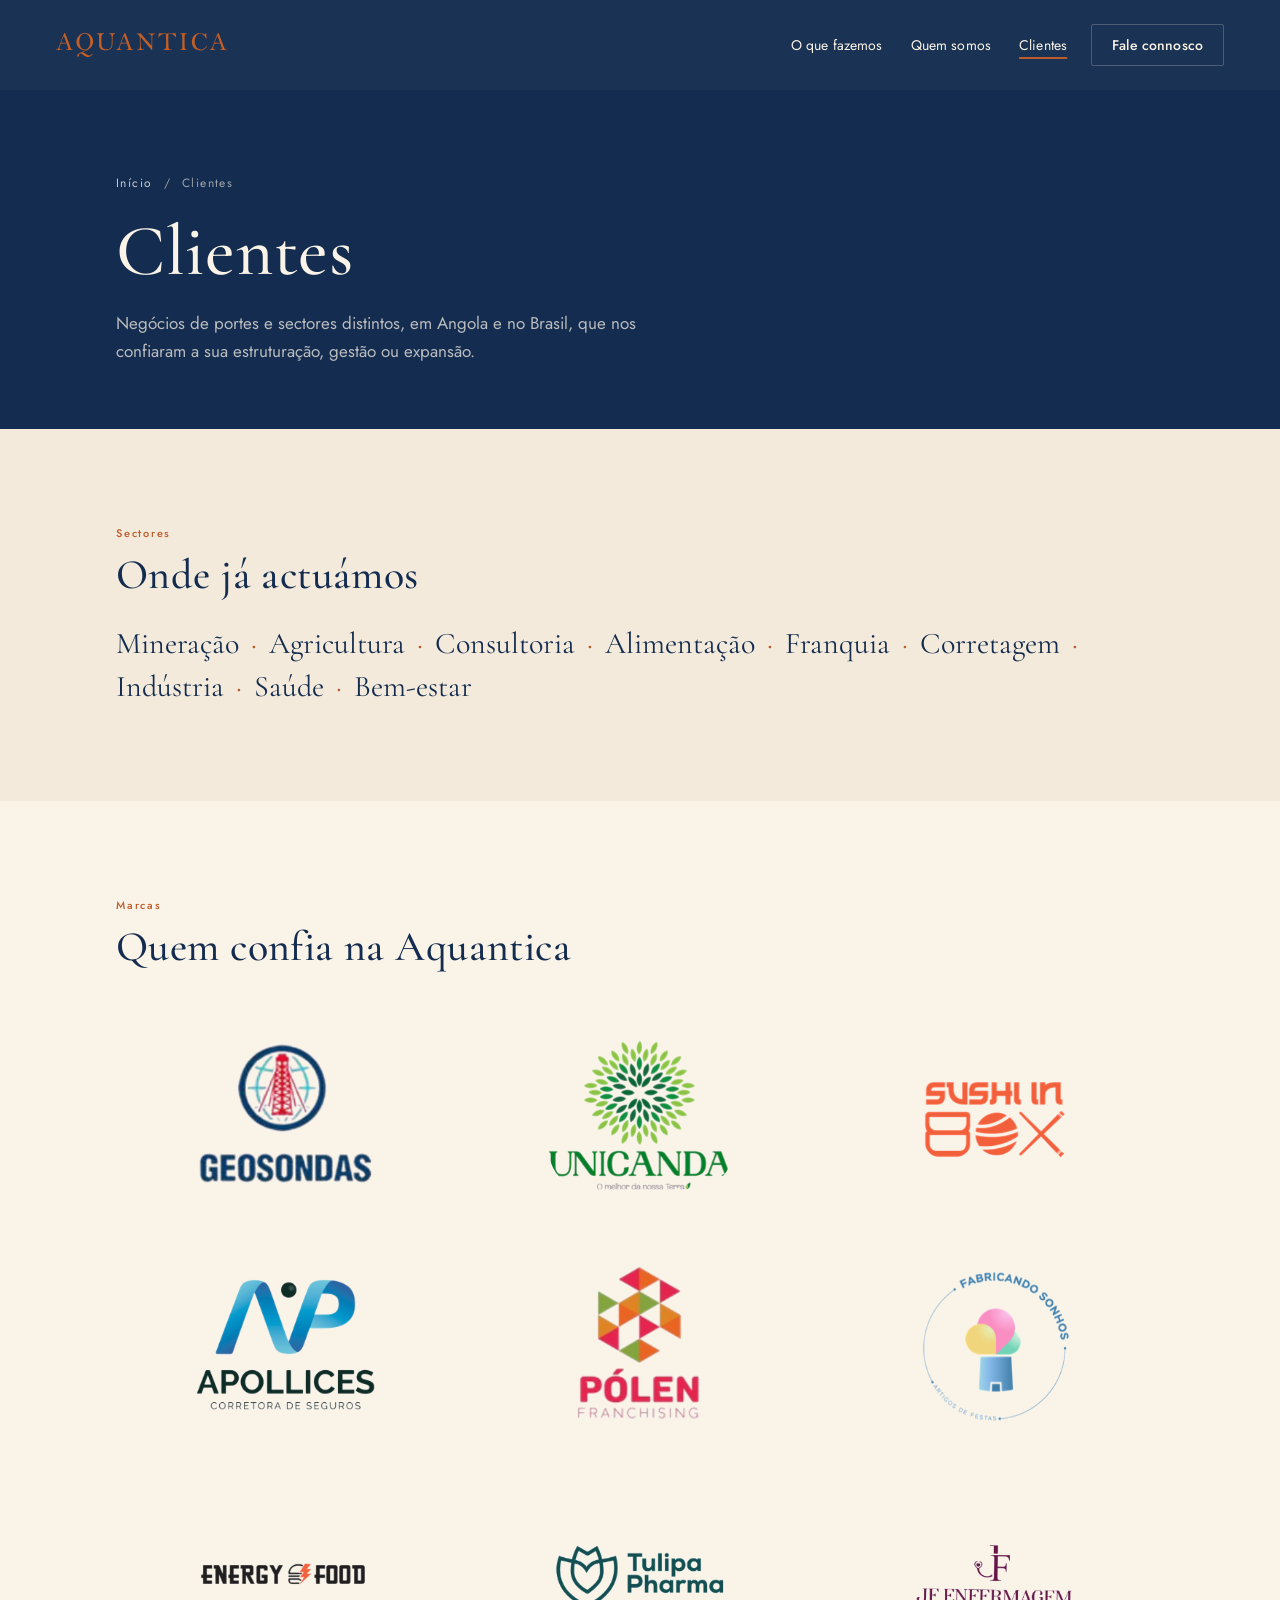
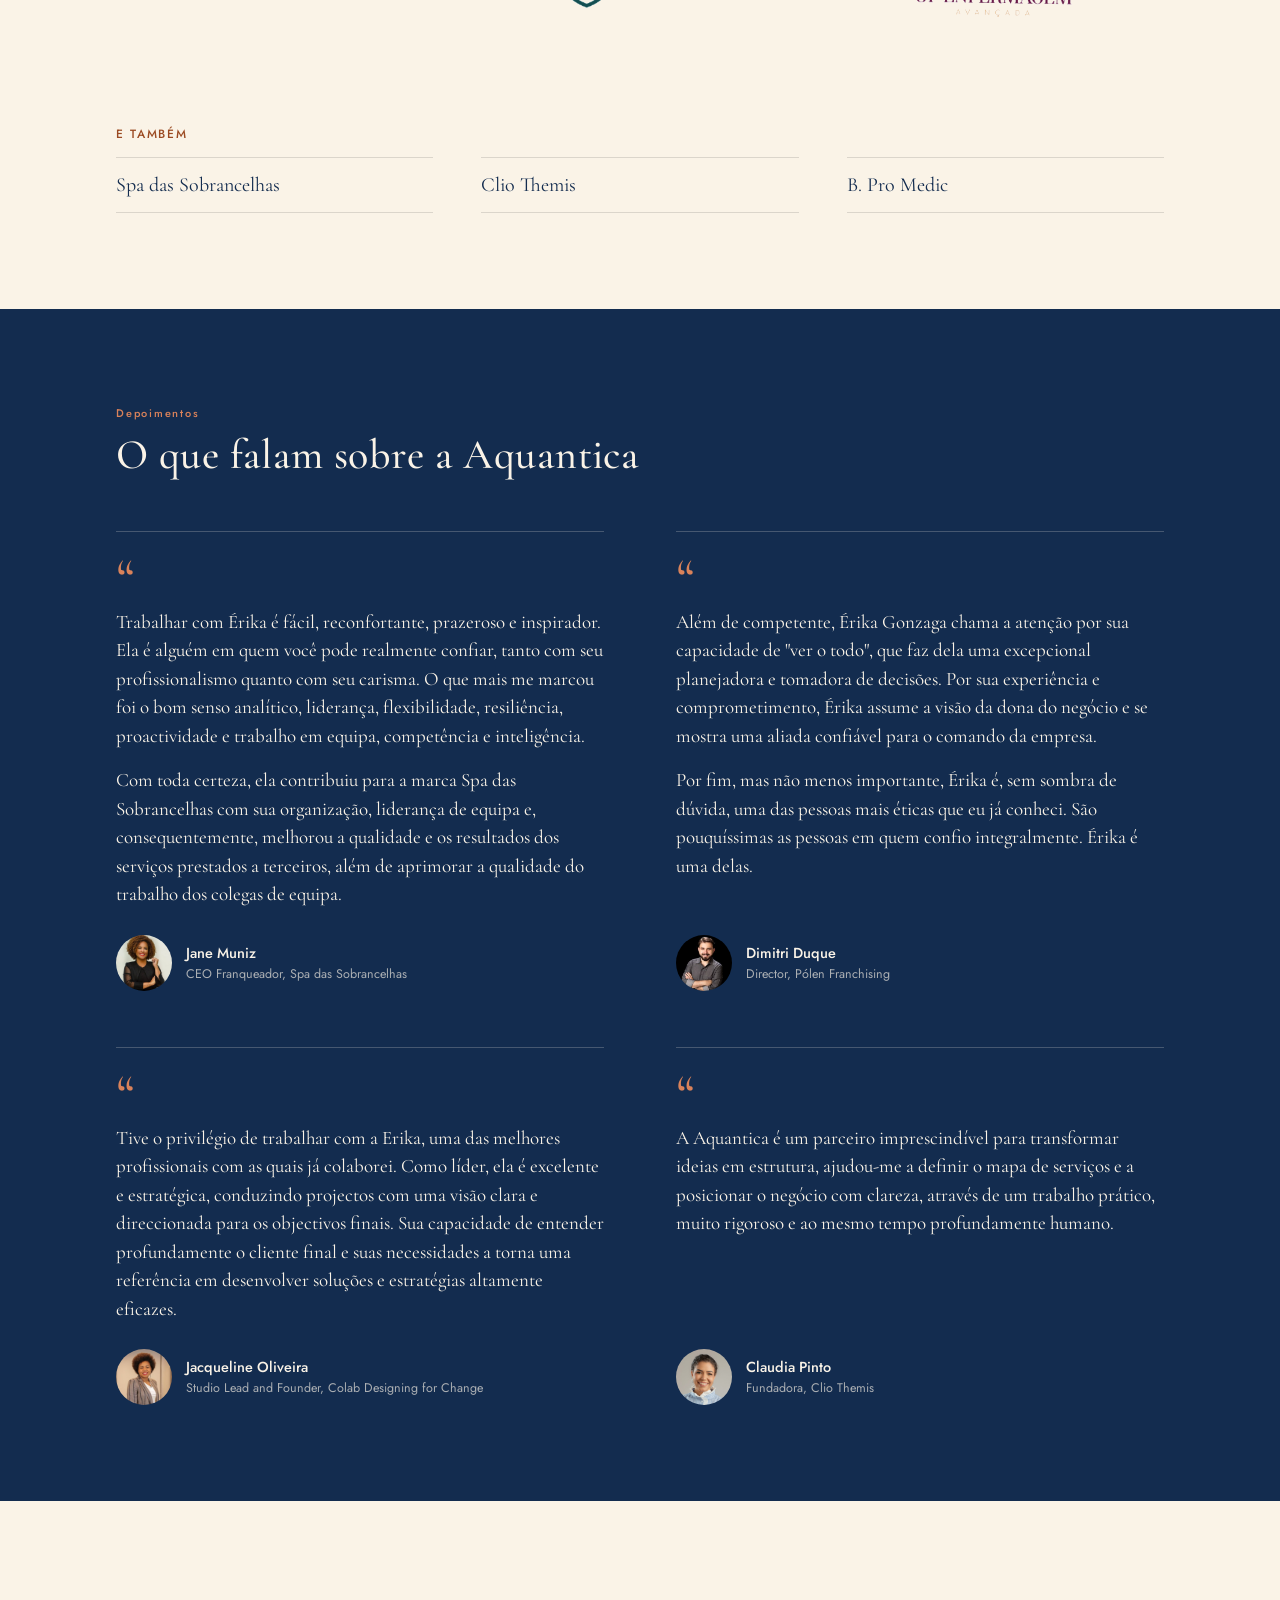
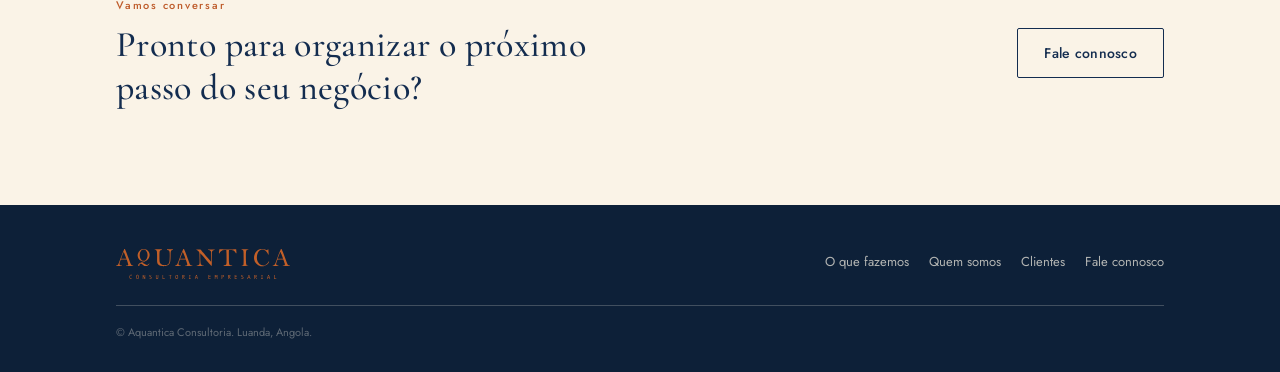
==== commit 0fda9bed: "last commit (for now)" ====
--- a/clientes/index.html
+++ b/clientes/index.html
@@ -74,16 +74,16 @@
           <div class="cl-logo"><img src="/images/logos/apollices.png" alt="Apollices"></div>
           <div class="cl-logo"><img src="/images/logos/polen.png" alt="Pólen Franchising"></div>
           <div class="cl-logo"><img src="/images/logos/fabricando-sonhos.png" alt="Fabricando Sonhos"></div>
+          <div class="cl-logo"><img src="/images/logos/energy-food.png" alt="Energy Food"></div>
+          <div class="cl-logo"><img src="/images/logos/tulipa-pharma.png" alt="Tulipa Pharma"></div>
+          <div class="cl-logo"><img src="/images/logos/jf-enfermagem.png" alt="JF Enfermagem Avançada"></div>
         </div>
 
         <h3 class="cl-more-title">E também</h3>
         <ul class="cl-more">
           <li>Spa das Sobrancelhas</li>
           <li>Clio Themis</li>
-          <li>JF Enfermagem Avançada</li>
           <li>B. Pro Medic</li>
-          <li>Tulipa Pharma</li>
-          <li>Energy Food</li>
         </ul>
       </div>
     </section>
--- a/css/styles.css
+++ b/css/styles.css
@@ -69,6 +69,13 @@
   margin:18px 0 20px;
 }
 
+/* migalha dos heros das páginas internas (era repetida nos 5 CSS de página) */
+.crumb{
+  font-size:12px; letter-spacing:.12em; color:rgba(250,243,231,.6);
+  margin-bottom:22px; display:block;
+}
+.crumb a{ color:rgba(250,243,231,.8); }
+
 .btn{
   display:inline-flex;
   align-items:center;
@@ -91,9 +98,16 @@
   font-size:13.5px; font-weight:500; letter-spacing:0.01em;
   margin-top:16px;
 }
+/* link dentro de uma frase corrida, sem seta */
+.text-link-inline{
+  color:var(--navy); font-weight:500;
+  text-decoration:underline; text-decoration-color:var(--terracotta);
+  text-underline-offset:3px;
+}
+
 .text-link.on-cream{ color:var(--navy); }
 .text-link.on-navy{ color:var(--cream); }
-.text-link .arrow{ color:var(--terracotta); transition:transform 0.15s; }
+.text-link .arrow{ color:var(--terracotta); }
 
 /* ---------- NAV ---------- */
 .nav{
@@ -120,6 +134,7 @@
 .burger i{
   display:block; height:1.5px; width:100%; background:var(--cream);
   position:absolute; left:0;
+  transition:background-color .18s ease;
 }
 .burger i:nth-child(1){ top:0; }
 .burger i:nth-child(2){ top:8px; }
@@ -161,11 +176,78 @@
 /* compensa o nav fixo ao saltar para uma âncora */
 [id]{ scroll-margin-top:76px; }
 
-/* foco visível sobre o azul-marinho do nav */
-.nav a:focus-visible,
-.burger:focus-visible{
+/* =========================================================
+   ESTADOS: HOVER E FOCO
+   Um só sistema para todo o site. A lógica é a mesma em todo o lado:
+
+   · sobre fundo creme, o elemento escurece para terracota
+   · sobre fundo azul-marinho, clareia para o terracota suave
+   · botão preenchido escurece; botão de contorno preenche-se
+   · seta avança 4 px
+
+   Os :hover vivem dentro de @media (hover:hover) para não ficarem
+   "colados" depois de um toque em ecrã táctil. O foco fica de fora,
+   para quem navega por teclado receber sempre o mesmo destaque.
+========================================================= */
+
+a, .btn, button{
+  transition:color .18s ease, background-color .18s ease,
+             border-color .18s ease, opacity .18s ease;
+}
+.text-link .arrow{ transition:transform .18s ease; }
+
+:focus-visible{
   outline:2px solid var(--terracotta);
-  outline-offset:4px;
+  outline-offset:3px;
+}
+
+@media (hover: hover){
+  /* ----- botões ----- */
+  .btn-primary:hover{ background:var(--terracotta-dark); }
+  .btn-outline-light:hover{
+    background:rgba(250,243,231,0.10);
+    border-color:rgba(250,243,231,0.55);
+  }
+  .btn-outline-dark:hover{
+    background:var(--navy);
+    border-color:var(--navy);
+    color:var(--cream);
+  }
+
+  /* ----- links com seta ----- */
+  .text-link.on-cream:hover{ color:var(--terracotta-dark); }
+  .text-link.on-navy:hover{ color:var(--terracotta-soft); }
+  .text-link:hover .arrow{ transform:translateX(4px); }
+
+  /* ----- link dentro de frase corrida ----- */
+  .text-link-inline:hover{
+    color:var(--terracotta-dark);
+    text-decoration-thickness:2px;
+  }
+
+  /* ----- nav ----- */
+  .menu-panel a:hover{ color:var(--terracotta-soft); }
+  /* o CTA do menu é um .btn: herda o hover de .btn-outline-light e
+     mantém o texto creme, em vez de apanhar o terracota do nav */
+  .menu-panel .menu-cta:hover{ color:var(--cream); }
+  .nav .word-mark:hover{ opacity:.8; }
+  .burger:hover i{ background:var(--terracotta-soft); }
+
+  /* ----- migalha e rodapé (texto esbatido que recupera o creme) ----- */
+  .crumb a:hover{ color:var(--cream); }
+  footer a:hover{ color:var(--cream); }
+
+  /* ----- dados de contacto ----- */
+  .contact-link:hover{
+    color:var(--terracotta-dark);
+    text-decoration-color:var(--terracotta);
+  }
+}
+
+/* movimento discreto é opcional: quem pediu menos animação não leva nenhuma */
+@media (prefers-reduced-motion: reduce){
+  a, .btn, button, .text-link .arrow{ transition:none; }
+  .text-link:hover .arrow{ transform:none; }
 }
 
 /* ---------- HERO ---------- */
@@ -255,6 +337,10 @@
   background:#fff;
   padding:26px 22px;
   position:relative;
+  /* coluna, para o "Ver serviços" assentar no fundo mesmo quando os
+     pilares têm números diferentes de serviços (5, 2 e 2) */
+  display:flex;
+  flex-direction:column;
 }
 .pillar .num{
   font-family:'Cormorant Garamond', serif;
@@ -272,7 +358,23 @@
   font-weight:500;
   margin-bottom:12px;
 }
-.pillar p{ font-size:14.5px; }
+/* índice dos serviços: é o que torna a home procurável pelo nome do serviço */
+.pillar-servicos{
+  list-style:none;
+  margin-top:16px;
+  border-bottom:1px solid var(--line);
+}
+.pillar-servicos li{
+  font-family:'Cormorant Garamond', serif;
+  font-size:16.5px;
+  line-height:1.3;
+  color:var(--navy);
+  padding:9px 0;
+  border-top:1px solid var(--line);
+}
+.pillar .text-link{ margin-top:auto; padding-top:18px; }
+
+.solucoes-atalhos{ margin-top:10px; font-size:14px; }
 
 /* ---------- CLIENTES ---------- */
 .clientes{
@@ -285,16 +387,24 @@
   grid-template-columns:repeat(2, 1fr);
   gap:12px;
 }
+/* Os PNG dos logos vêm com fundo opaco #FFFBF7 (o fundo claro da
+   apresentação) e não há versões transparentes. Em vez de os emoldurar,
+   a célula fica sem fundo e a imagem funde-se com `darken`: como
+   darken(#FFFBF7, #FAF3E7) dá exactamente #FAF3E7, o quadrado do ficheiro
+   passa a ser o creme da secção e desaparece. A célula continua a existir
+   só para a grelha. Exige que o fundo por trás seja --cream. */
 .logo-cell{
-  background:#fff;
-  border:1px solid var(--line);
-  border-radius:8px;
   aspect-ratio:1.5;
   display:flex; align-items:center; justify-content:center;
 }
 .logo-cell img{
   max-width:50%; max-height:100%;
   object-fit:contain;
+  mix-blend-mode:darken;
+}
+/* sem suporte para blend, devolve-se a moldura, agora na cor do ficheiro */
+@supports not (mix-blend-mode: darken){
+  .logo-cell{ background:#FFFBF7; border-radius:8px; }
 }
 
 /* ---------- DEPOIMENTOS ---------- */
@@ -422,7 +532,12 @@
   color:var(--ink);
 }
 .contact-row:last-child{ border-bottom:1px solid var(--line); }
-.contact-row .ic{
+
+/* ---------- DADOS DE CONTACTO (home e /fale-connosco) ---------- */
+/* O ícone e o link são os mesmos nas duas páginas, por isso vivem aqui.
+   A home usa .contact-row, o Fale connosco usa .ct-list — só a moldura
+   difere; o miolo é partilhado. */
+.ic{
   width:34px; height:34px;
   background:var(--terracotta);
   border-radius:50%;
@@ -430,7 +545,14 @@
   color:var(--cream);
   flex-shrink:0;
 }
-.contact-row .ic svg{
+.contact-link{
+  color:var(--ink);
+  text-decoration:underline;
+  text-decoration-color:var(--line);
+  text-underline-offset:3px;
+}
+
+.ic svg{
   width:17px; height:17px;
   display:block;
   fill:none;
@@ -525,6 +647,23 @@
     margin-top:30px;
   }
   .pillar{ margin-top:0; }
+
+  /* Os títulos dos pilares têm alturas diferentes (um cabe numa linha, dois
+     não), o que desalinhava as listas de serviços entre cartões. Com subgrid,
+     número, título, verbos, lista e link partilham as linhas da grelha-mãe.
+     Sem suporte, o layout flex acima mantém-se — só sem esse alinhamento. */
+  @supports (grid-template-rows: subgrid){
+    .pillar-grid{ grid-template-rows:auto auto auto 1fr auto; }
+    .pillar{
+      display:grid;
+      grid-row:span 5;
+      grid-template-rows:subgrid;
+    }
+    /* sem isto a lista estica até ao fundo da linha e a sua borda de fecho
+       fica a flutuar longe do último serviço, nos pilares com menos itens */
+    .pillar-servicos{ align-self:start; }
+    .pillar .text-link{ margin-top:0; }
+  }
 
   .logo-grid{ grid-template-columns:repeat(3, 1fr); }
 
--- a/css/clientes.css
+++ b/css/clientes.css
@@ -19,11 +19,6 @@
   background:var(--navy);
   padding:48px 0 40px;
 }
-.cl-hero .crumb{
-  font-size:12px; letter-spacing:.12em; color:rgba(250,243,231,.6);
-  margin-bottom:22px; display:block;
-}
-.cl-hero .crumb a{ color:rgba(250,243,231,.8); }
 .cl-hero h1{ font-size:46px; line-height:1.04; color:var(--cream); }
 .cl-hero-lead{
   margin-top:20px; max-width:560px;
@@ -54,14 +49,19 @@
   grid-template-columns:repeat(2, 1fr);
   gap:12px;
 }
+/* mesma solução da home: ver a nota em styles.css, em .logo-cell */
 .cl-logo{
-  background:#fff;
-  border:1px solid var(--line);
-  border-radius:8px;
   aspect-ratio:1.5;
   display:flex; align-items:center; justify-content:center;
 }
-.cl-logo img{ max-width:56%; max-height:100%; object-fit:contain; }
+.cl-logo img{
+  max-width:56%; max-height:100%;
+  object-fit:contain;
+  mix-blend-mode:darken;
+}
+@supports not (mix-blend-mode: darken){
+  .cl-logo{ background:#FFFBF7; border-radius:8px; }
+}
 
 .cl-more-title{
   margin-top:44px;
